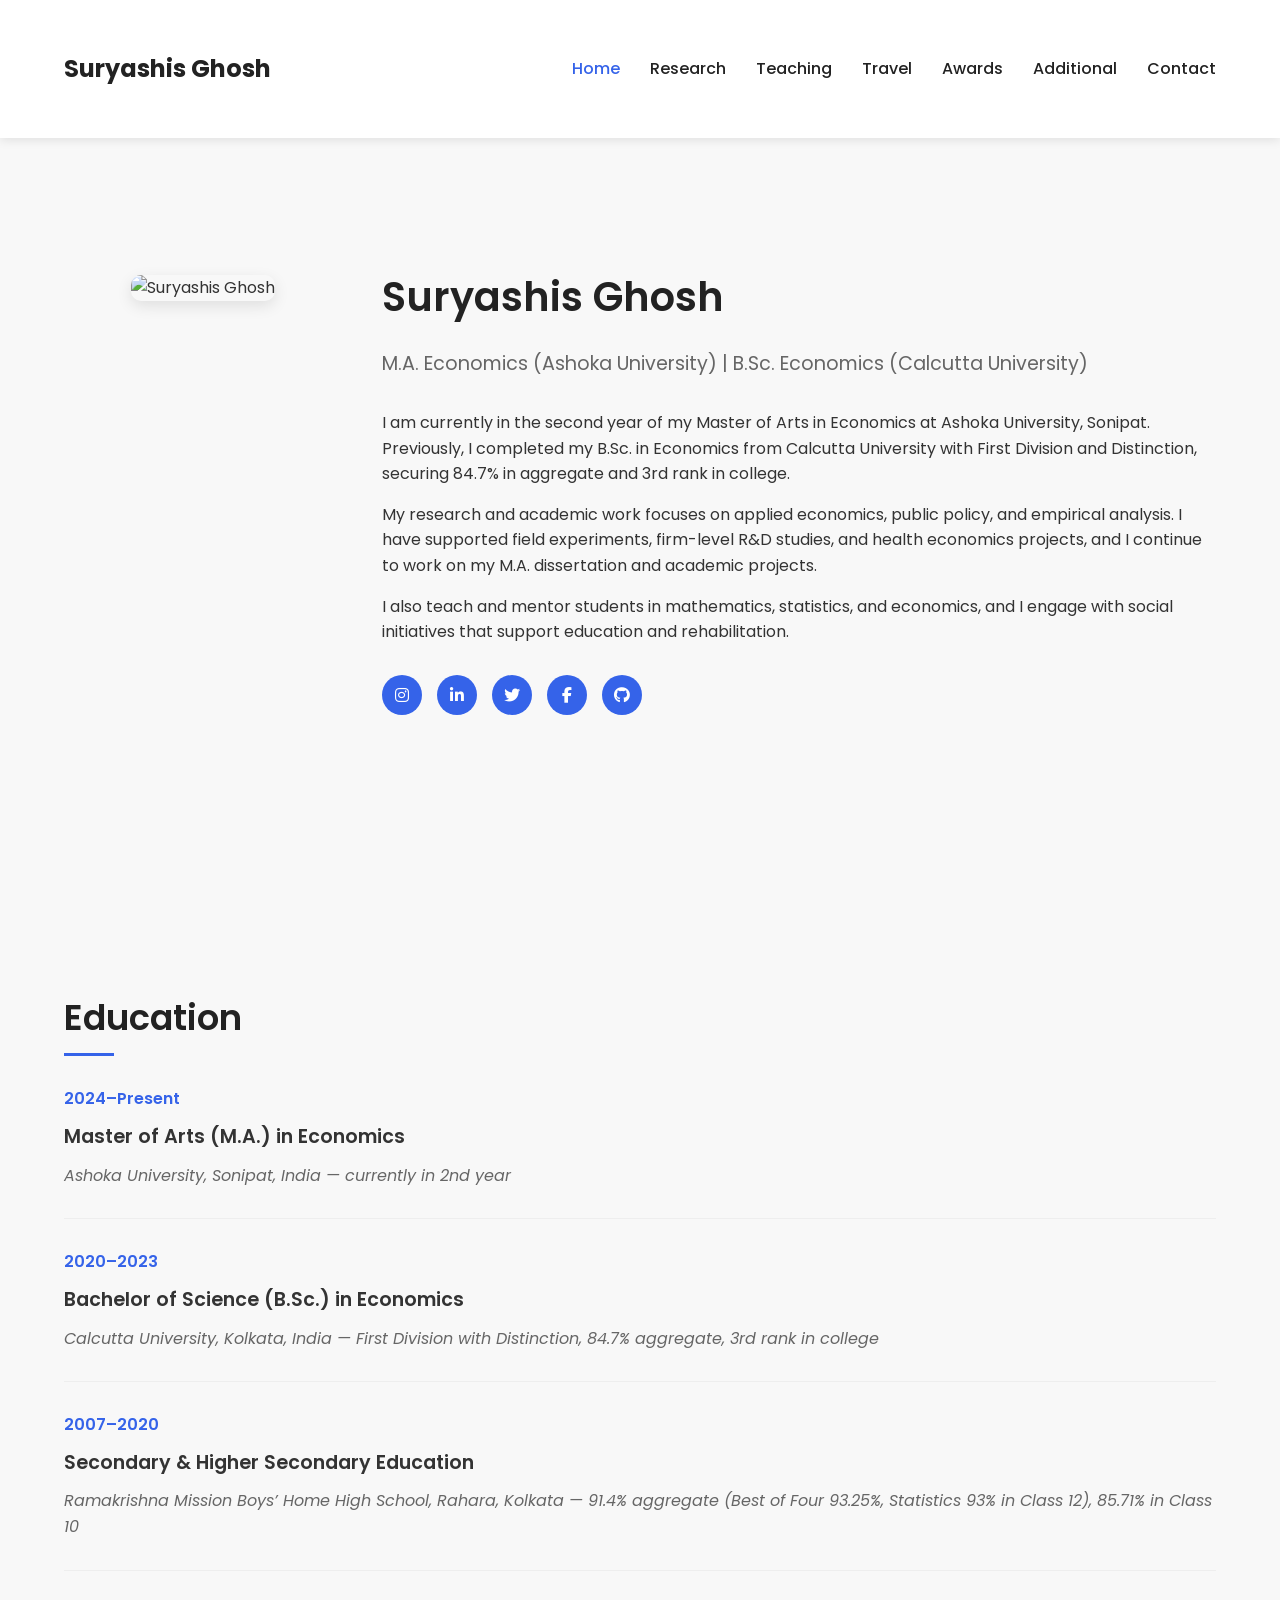
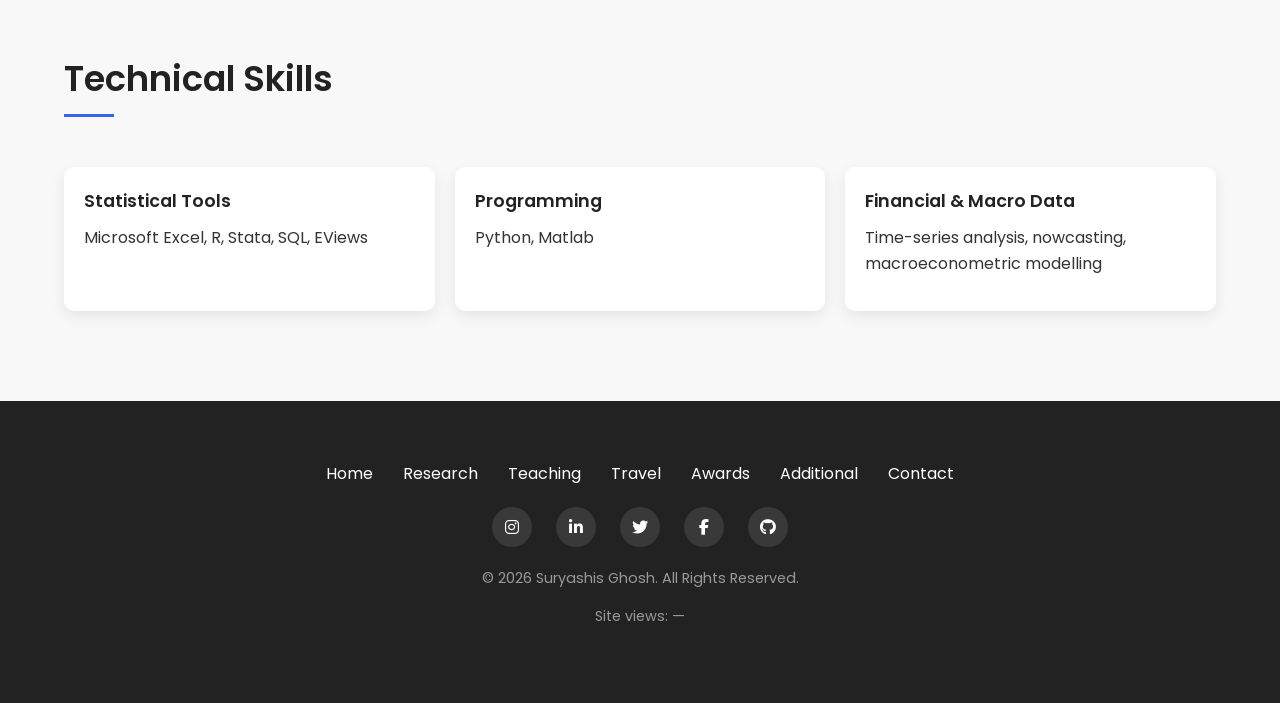
==== src/index.html @ 5478cab2 "Update site content from CV Agent-Logs-Url: https://github.com/gsuryashis/gsuryashis.github.io/sessi" ====
<!DOCTYPE html>
<html lang="en">
<head>
  <meta charset="UTF-8">
  <meta name="viewport" content="width=device-width, initial-scale=1.0">
  <title>Suryashis Ghosh - Personal Website</title>
  <meta name="description" content="Curriculum vitae and academic profile of Suryashis Ghosh">
  <meta name="author" content="Suryashis Ghosh">

  <meta property="og:type" content="website">
  <meta property="og:url" content="https://gsuryashis.github.io/">
  <meta property="og:title" content="Suryashis Ghosh - Economics Researcher">
  <meta property="og:description" content="Academic profile, research, awards, and travel">
  <meta property="og:image" content="https://gsuryashis.github.io/src/homepage pic.jpg">

  <meta property="twitter:card" content="summary_large_image">
  <meta property="twitter:url" content="https://gsuryashis.github.io/">
  <meta property="twitter:title" content="Suryashis Ghosh - Economics Researcher">
  <meta property="twitter:description" content="Academic profile, research, awards, and travel">
  <meta property="twitter:image" content="https://gsuryashis.github.io/src/homepage pic.jpg">

  <link rel="stylesheet" href="style.css">
  <link href="https://fonts.googleapis.com/css2?family=Poppins:wght@300;400;500;600;700&display=swap" rel="stylesheet">
  <link rel="stylesheet" href="https://cdnjs.cloudflare.com/ajax/libs/font-awesome/6.4.0/css/all.min.css">
</head>
<body>
  <header>
    <div class="container">
      <nav class="navbar">
        <a href="index.html" class="logo">Suryashis Ghosh</a>
        <div class="menu-toggle">
          <i class="fas fa-bars"></i>
        </div>
        <ul class="nav-links">
          <li><a href="index.html" class="active">Home</a></li>
          <li><a href="research.html">Research</a></li>
          <li><a href="teaching.html">Teaching</a></li>
          <li><a href="travel.html">Travel</a></li>
          <li><a href="awards.html">Awards</a></li>
          <li><a href="random.html">Additional</a></li>
          <li><a href="contact.html">Contact</a></li>
        </ul>
      </nav>
    </div>
  </header>

  <section class="hero">
    <div class="container">
      <div class="hero-flex">
        <div class="hero-image profile-pic">
          <img src="homepage pic.jpg" alt="Suryashis Ghosh">
        </div>
        <div class="hero-content">
          <h1 class="hero-title">Suryashis Ghosh</h1>
          <p class="hero-subtitle">M.A. Economics (Ashoka University) | B.Sc. Economics (Calcutta University)</p>
          <p>I am currently in the second year of my Master of Arts in Economics at Ashoka University, Sonipat. Previously, I completed my B.Sc. in Economics from Calcutta University with First Division and Distinction, securing 84.7% in aggregate and 3rd rank in college.</p>
          <p>My research and academic work focuses on applied economics, public policy, and empirical analysis. I have supported field experiments, firm-level R&amp;D studies, and health economics projects, and I continue to work on my M.A. dissertation and academic projects.</p>
          <p>I also teach and mentor students in mathematics, statistics, and economics, and I engage with social initiatives that support education and rehabilitation.</p>
          <div class="social-links">
            <a href="https://www.instagram.com/suryashis__?igsh=MTIybG44cTZhZmIxaA==" target="_blank" rel="noopener"><i class="fab fa-instagram"></i></a>
            <a href="https://www.linkedin.com/in/suryashis-ghosh-774971322" target="_blank" rel="noopener"><i class="fab fa-linkedin-in"></i></a>
            <a href="https://x.com/suryashis33_" target="_blank" rel="noopener"><i class="fab fa-twitter"></i></a>
            <a href="https://www.facebook.com/share/18gVWW1637/" target="_blank" rel="noopener"><i class="fab fa-facebook-f"></i></a>
            <a href="https://github.com/gsuryashis" target="_blank" rel="noopener"><i class="fab fa-github"></i></a>
          </div>
        </div>
      </div>
    </div>
  </section>

  <section class="cv-section">
    <div class="container">
      <h2 class="section-title">Education</h2>
      <div class="education-item">
        <div class="education-year">2024–Present</div>
        <div class="education-degree">Master of Arts (M.A.) in Economics</div>
        <div class="education-school">Ashoka University, Sonipat, India — currently in 2nd year</div>
      </div>
      <div class="education-item">
        <div class="education-year">2020–2023</div>
        <div class="education-degree">Bachelor of Science (B.Sc.) in Economics</div>
        <div class="education-school">Calcutta University, Kolkata, India — First Division with Distinction, 84.7% aggregate, 3rd rank in college</div>
      </div>
      <div class="education-item">
        <div class="education-year">2007–2020</div>
        <div class="education-degree">Secondary &amp; Higher Secondary Education</div>
        <div class="education-school">Ramakrishna Mission Boys’ Home High School, Rahara, Kolkata — 91.4% aggregate (Best of Four 93.25%, Statistics 93% in Class 12), 85.71% in Class 10</div>
      </div>

      <h2 class="section-title" style="margin-top: 50px;">Technical Skills</h2>
      <div class="skills-grid">
        <div class="skills-card">
          <h3>Statistical Tools</h3>
          <p>Microsoft Excel, R, Stata, SQL, EViews</p>
        </div>
        <div class="skills-card">
          <h3>Programming</h3>
          <p>Python, Matlab</p>
        </div>
        <div class="skills-card">
          <h3>Financial &amp; Macro Data</h3>
          <p>Time-series analysis, nowcasting, macroeconometric modelling</p>
        </div>
      </div>
    </div>
  </section>

  <footer>
    <div class="container">
      <div class="footer-links">
        <a href="index.html">Home</a>
        <a href="research.html">Research</a>
        <a href="teaching.html">Teaching</a>
        <a href="travel.html">Travel</a>
        <a href="awards.html">Awards</a>
        <a href="random.html">Additional</a>
        <a href="contact.html">Contact</a>
      </div>
      <div class="footer-social">
        <a href="https://www.instagram.com/suryashis__?igsh=MTIybG44cTZhZmIxaA==" target="_blank" rel="noopener"><i class="fab fa-instagram"></i></a>
        <a href="https://www.linkedin.com/in/suryashis-ghosh-774971322" target="_blank" rel="noopener"><i class="fab fa-linkedin-in"></i></a>
        <a href="https://x.com/suryashis33_" target="_blank" rel="noopener"><i class="fab fa-twitter"></i></a>
        <a href="https://www.facebook.com/share/18gVWW1637/" target="_blank" rel="noopener"><i class="fab fa-facebook-f"></i></a>
        <a href="https://github.com/gsuryashis" target="_blank" rel="noopener"><i class="fab fa-github"></i></a>
      </div>
      <p class="footer-text">&copy; 2026 Suryashis Ghosh. All Rights Reserved.</p>
      <p class="footer-views">Site views: <span data-view-count>Loading…</span></p>
    </div>
  </footer>

  <script src="script.js"></script>
</body>
</html>
---- src/style.css ----
/* Global Styles */
* {
  margin: 0;
  padding: 0;
  box-sizing: border-box;
  font-family: 'Poppins', sans-serif;
}

body {
  line-height: 1.6;
  color: #333;
  background-color: #f8f8f8;
}

.container {
  width: 90%;
  max-width: 1200px;
  margin: 0 auto;
  padding: 30px 0;
}

h1, h2, h3, h4, h5, h6 {
  margin-bottom: 20px;
  color: #222;
  font-weight: 600;
}

a {
  text-decoration: none;
  color: #3563E9;
  transition: color 0.3s ease;
}

a:hover {
  color: #1d4ed8;
}

p {
  margin-bottom: 15px;
}

.section-title {
  font-size: 2.2rem;
  margin-bottom: 40px;
  position: relative;
  display: inline-block;
}

.section-title::after {
  content: '';
  position: absolute;
  bottom: -10px;
  left: 0;
  width: 50px;
  height: 3px;
  background-color: #3563E9;
}

.btn {
  display: inline-block;
  padding: 12px 30px;
  background-color: #3563E9;
  color: white;
  border-radius: 5px;
  font-weight: 500;
  transition: background-color 0.3s ease;
}

.btn:hover {
  background-color: #1d4ed8;
  color: white;
}

/* Header Styles */
header {
  background-color: white;
  box-shadow: 0 2px 10px rgba(0, 0, 0, 0.1);
  position: fixed;
  width: 100%;
  top: 0;
  z-index: 1000;
}

.navbar {
  display: flex;
  justify-content: space-between;
  align-items: center;
  padding: 20px 0;
}

.logo {
  font-size: 1.5rem;
  font-weight: 700;
  color: #222;
}

.nav-links {
  display: flex;
  list-style: none;
}

.nav-links li {
  margin-left: 30px;
}

.nav-links a {
  color: #222;
  font-weight: 500;
}

.nav-links a:hover,
.nav-links a.active {
  color: #3563E9;
}

.menu-toggle {
  display: none;
  cursor: pointer;
  font-size: 1.5rem;
}

/* Hero Section */
.hero {
  display: flex;
  align-items: center;
  min-height: 100vh;
  padding-top: 80px;
}

.hero-flex {
  display: flex;
  align-items: flex-start;
  gap: 40px;
}

.hero-content {
  flex: 3;
}

.hero-content.full-width {
  padding-right: 0;
  max-width: 100%;
}

.hero-image {
  flex: 1;
  text-align: center;
}

.profile-pic {
  margin-top: 10px;
}

.hero-image img {
  max-width: 100%;
  border-radius: 10px;
  box-shadow: 0 5px 15px rgba(0, 0, 0, 0.1);
  transition: transform 0.3s ease;
  height: auto;
  max-height: 250px; 
  width: auto;
  object-fit: cover;
}

.hero-image img:hover {
  transform: scale(1.02);
}

.hero-title {
  font-size: 2.5rem;
  margin-bottom: 20px;
  color: #222;
}

.hero-subtitle {
  font-size: 1.2rem;
  color: #666;
  margin-bottom: 30px;
}

.social-links {
  display: flex;
  margin-top: 30px;
}

.social-links a {
  display: flex;
  align-items: center;
  justify-content: center;
  width: 40px;
  height: 40px;
  background-color: #3563E9;
  color: white;
  border-radius: 50%;
  margin-right: 15px;
  transition: all 0.3s ease;
}

.social-links a:hover {
  transform: translateY(-5px);
  background-color: #1d4ed8;
}

/* Education Section */
.education-item {
  margin-bottom: 30px;
  padding-bottom: 30px;
  border-bottom: 1px solid #eee;
}

.education-year {
  font-weight: 600;
  color: #3563E9;
  margin-bottom: 10px;
}

.education-degree {
  font-size: 1.2rem;
  font-weight: 600;
  margin-bottom: 10px;
}

.education-school {
  font-style: italic;
  color: #666;
}

/* CV Highlights */
.cv-section {
  padding: 60px 0;
}

.skills-grid {
  display: grid;
  grid-template-columns: repeat(auto-fit, minmax(220px, 1fr));
  gap: 20px;
  margin-top: 20px;
}

.skills-card {
  background-color: white;
  padding: 20px;
  border-radius: 10px;
  box-shadow: 0 5px 15px rgba(0, 0, 0, 0.08);
}

.skills-card h3 {
  margin-bottom: 10px;
  font-size: 1.1rem;
}

.info-list {
  list-style: disc;
  padding-left: 20px;
}

/* Research Projects */
.project-item {
  margin-bottom: 40px;
  padding-bottom: 40px;
  border-bottom: 1px solid #eee;
}

.project-title {
  font-size: 1.4rem;
  margin-bottom: 15px;
}

.project-meta {
  display: flex;
  margin-bottom: 15px;
  font-size: 0.9rem;
  color: #666;
}

.project-time, .project-supervisor {
  margin-right: 20px;
}

.project-description {
  line-height: 1.7;
}

/* Awards Section */
.awards-item {
  margin-bottom: 25px;
  padding-bottom: 25px;
  border-bottom: 1px solid #eee;
}

.awards-date {
  font-weight: 600;
  color: #3563E9;
  margin-bottom: 10px;
}

/* Teaching Section */
.teaching-section {
  background-color: #f5f7ff;
  padding: 60px 0;
}

.teaching-content {
  display: flex;
  flex-wrap: wrap;
  justify-content: space-between;
}

.teaching-area {
  flex: 0 0 48%;
  margin-bottom: 30px;
}

.teaching-area h3 {
  margin-bottom: 15px;
  font-size: 1.3rem;
}

.teaching-area ul {
  padding-left: 20px;
}

.teaching-area li {
  margin-bottom: 8px;
}

/* Travel Section */
.travel-grid {
  display: grid;
  grid-template-columns: repeat(auto-fill, minmax(300px, 1fr));
  gap: 30px;
  margin-top: 40px;
}

.travel-card {
  background-color: white;
  border-radius: 10px;
  overflow: hidden;
  box-shadow: 0 5px 15px rgba(0, 0, 0, 0.1);
  transition: transform 0.3s ease;
}

.travel-card:hover {
  transform: translateY(-10px);
}

.travel-image {
  height: 220px;
  overflow: hidden;
}

.travel-image img {
  width: 100%;
  height: 100%;
  object-fit: cover;
  object-position: center;
  transition: transform 0.5s ease;
}

.travel-card:hover .travel-image img {
  transform: scale(1.1);
}

.travel-content {
  padding: 20px;
}

.travel-title {
  font-size: 1.3rem;
  margin-bottom: 15px;
}

.travel-excerpt {
  margin-bottom: 20px;
  color: #666;
}

/* Travel Details Page */
.travel-header {
  height: 340px;
  position: relative;
}

.travel-header img {
  width: 100%;
  height: 100%;
  object-fit: cover;
  object-position: center;
}

.travel-header-content {
  position: absolute;
  bottom: 0;
  left: 0;
  width: 100%;
  padding: 40px;
  background: linear-gradient(to top, rgba(0,0,0,0.8), transparent);
  color: white;
}

.travel-detail {
  padding: 60px 0;
}

.travel-detail p {
  margin-bottom: 20px;
  line-height: 1.8;
}

/* Contact Section */
.contact-section {
  background-color: #f5f7ff;
  padding: 60px 0;
}

.contact-container {
  display: flex;
  flex-wrap: wrap;
  justify-content: space-between;
}

.contact-info {
  flex: 0 0 48%;
}

.contact-form {
  flex: 0 0 48%;
}

.contact-item {
  display: flex;
  align-items: flex-start;
  margin-bottom: 25px;
}

.contact-icon {
  width: 50px;
  height: 50px;
  background-color: #3563E9;
  border-radius: 50%;
  display: flex;
  align-items: center;
  justify-content: center;
  color: white;
  margin-right: 15px;
  flex-shrink: 0;
}

.contact-content h3 {
  margin-bottom: 5px;
  font-size: 1.2rem;
}

.contact-content p, .contact-content a {
  color: #666;
}

.form-group {
  margin-bottom: 20px;
}

.form-control {
  width: 100%;
  padding: 12px 15px;
  border: 1px solid #ddd;
  border-radius: 5px;
  font-size: 1rem;
}

textarea.form-control {
  height: 150px;
  resize: none;
}

/* Footer */
footer {
  background-color: #222;
  color: white;
  padding: 30px 0;
  text-align: center;
}

.footer-links {
  display: flex;
  justify-content: center;
  margin-bottom: 20px;
}

.footer-links a {
  margin: 0 15px;
  color: white;
}

.footer-links a:hover {
  color: #3563E9;
}

.footer-social {
  margin-bottom: 20px;
}

.footer-social a {
  display: inline-flex;
  align-items: center;
  justify-content: center;
  width: 40px;
  height: 40px;
  background-color: rgba(255, 255, 255, 0.1);
  color: white;
  border-radius: 50%;
  margin: 0 10px;
  transition: all 0.3s ease;
}

.footer-social a:hover {
  background-color: #3563E9;
  transform: translateY(-5px);
}

.footer-text {
  font-size: 0.9rem;
  color: #999;
}

.footer-views {
  font-size: 0.9rem;
  color: #999;
  margin-top: 5px;
}

/* Responsive Styles */
@media (max-width: 992px) {
  .hero-flex {
    flex-direction: column;
    align-items: center;
    text-align: center;
  }
  
  .hero-content {
    padding-right: 0;
  }
  
  .hero-image {
    margin-bottom: 30px;
    max-width: 250px;
    margin-left: auto;
    margin-right: auto;
  }
  
  .social-links {
    justify-content: center;
  }
  
  .contact-info, .contact-form {
    flex: 0 0 100%;
  }
  
  .contact-info {
    margin-bottom: 40px;
  }
}

@media (max-width: 768px) {
  .menu-toggle {
    display: block;
  }
  
  .nav-links {
    position: fixed;
    top: 80px;
    left: -100%;
    width: 100%;
    height: calc(100vh - 80px);
    background-color: white;
    flex-direction: column;
    align-items: center;
    padding-top: 30px;
    transition: all 0.4s ease;
  }
  
  .nav-links.active {
    left: 0;
  }
  
  .nav-links li {
    margin: 15px 0;
  }
  
  .teaching-area {
    flex: 0 0 100%;
  }
}

@media (max-width: 576px) {
  .section-title {
    font-size: 1.8rem;
  }
  
  .hero-title {
    font-size: 2.2rem;
  }
}
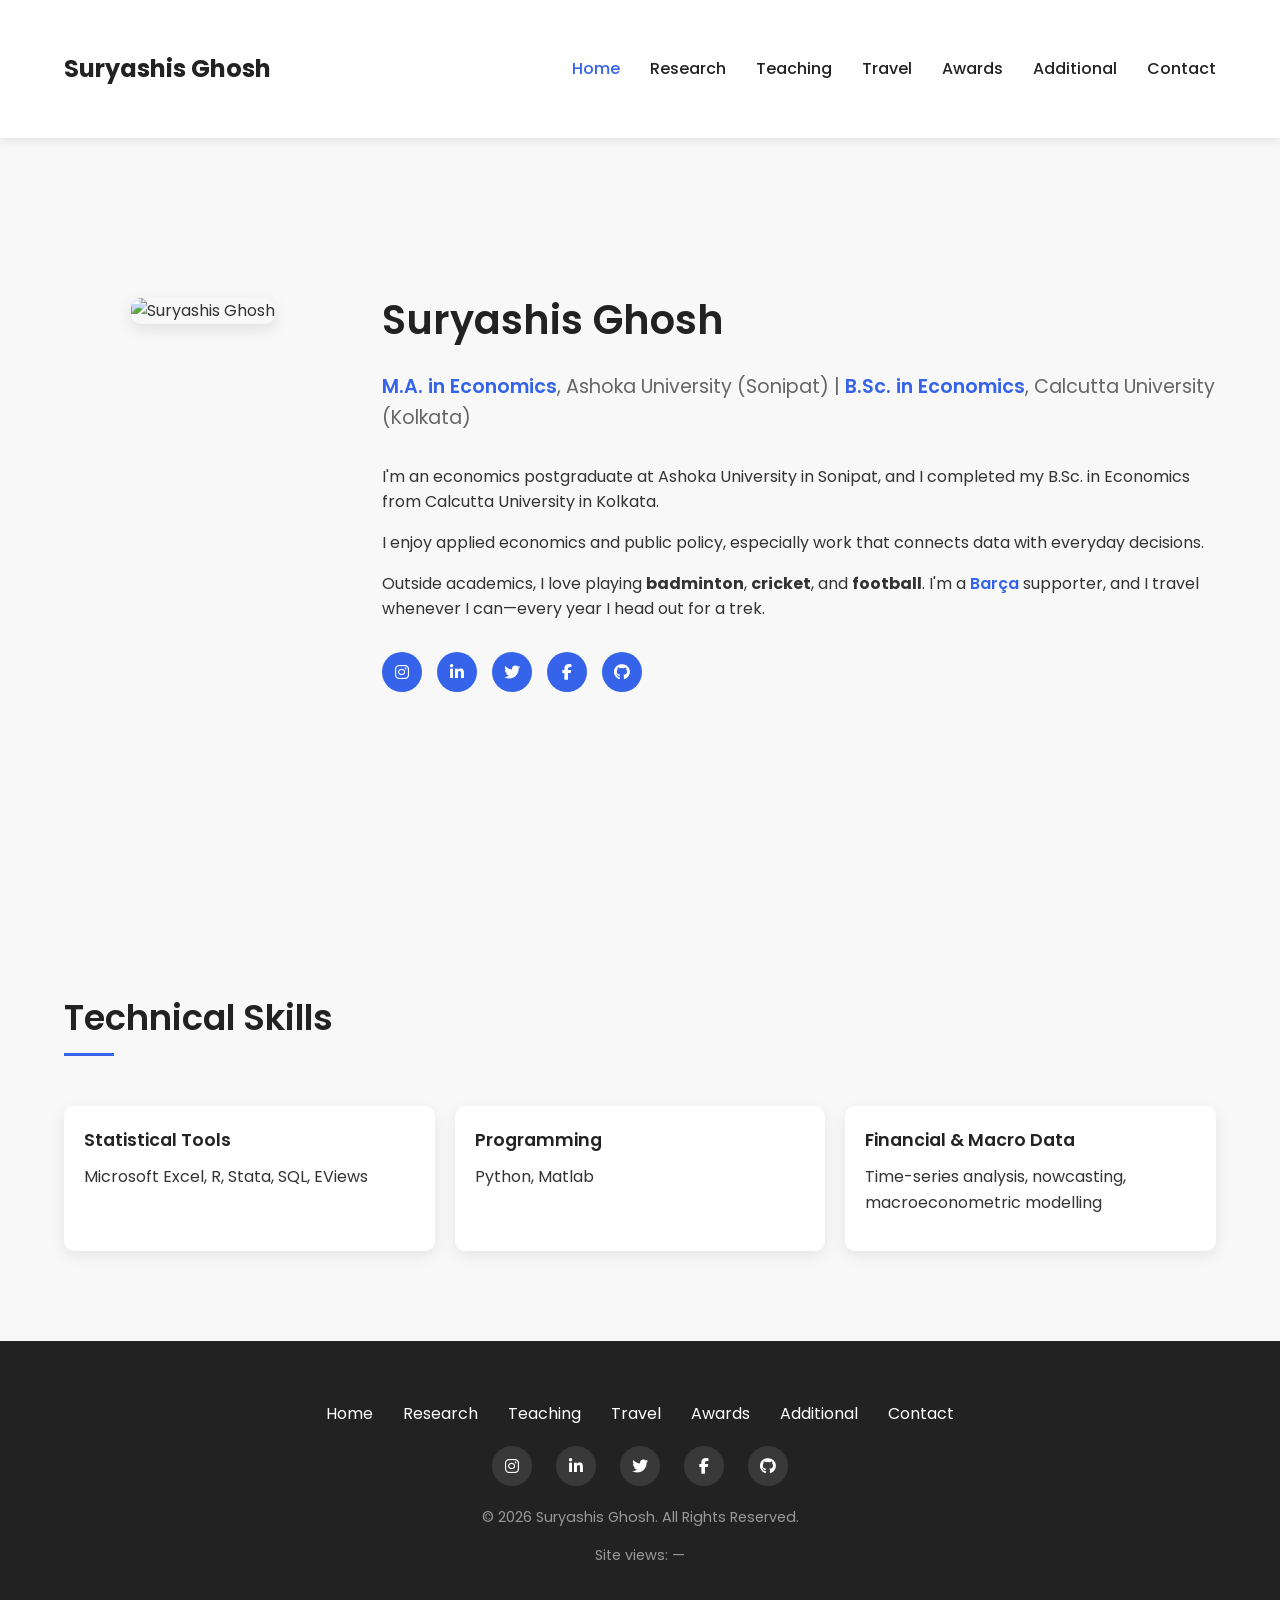
==== commit 4c4c5ef2: "Update homepage copy and remove education section Agent-Logs-Url: https://github.com/gsuryashis/gsur" ====
--- a/src/index.html
+++ b/src/index.html
@@ -52,10 +52,10 @@
         </div>
         <div class="hero-content">
           <h1 class="hero-title">Suryashis Ghosh</h1>
-          <p class="hero-subtitle">M.A. Economics (Ashoka University) | B.Sc. Economics (Calcutta University)</p>
-          <p>I am currently in the second year of my Master of Arts in Economics at Ashoka University, Sonipat. Previously, I completed my B.Sc. in Economics from Calcutta University with First Division and Distinction, securing 84.7% in aggregate and 3rd rank in college.</p>
-          <p>My research and academic work focuses on applied economics, public policy, and empirical analysis. I have supported field experiments, firm-level R&amp;D studies, and health economics projects, and I continue to work on my M.A. dissertation and academic projects.</p>
-          <p>I also teach and mentor students in mathematics, statistics, and economics, and I engage with social initiatives that support education and rehabilitation.</p>
+          <p class="hero-subtitle"><strong class="accent-text">M.A. in Economics</strong>, Ashoka University (Sonipat) | <strong class="accent-text">B.Sc. in Economics</strong>, Calcutta University (Kolkata)</p>
+          <p>I'm an economics postgraduate at Ashoka University in Sonipat, and I completed my B.Sc. in Economics from Calcutta University in Kolkata.</p>
+          <p>I enjoy applied economics and public policy, especially work that connects data with everyday decisions.</p>
+          <p>Outside academics, I love playing <strong>badminton</strong>, <strong>cricket</strong>, and <strong>football</strong>. I'm a <span class="accent-text">Barça</span> supporter, and I travel whenever I can—every year I head out for a trek.</p>
           <div class="social-links">
             <a href="https://www.instagram.com/suryashis__?igsh=MTIybG44cTZhZmIxaA==" target="_blank" rel="noopener"><i class="fab fa-instagram"></i></a>
             <a href="https://www.linkedin.com/in/suryashis-ghosh-774971322" target="_blank" rel="noopener"><i class="fab fa-linkedin-in"></i></a>
@@ -70,24 +70,7 @@
 
   <section class="cv-section">
     <div class="container">
-      <h2 class="section-title">Education</h2>
-      <div class="education-item">
-        <div class="education-year">2024–Present</div>
-        <div class="education-degree">Master of Arts (M.A.) in Economics</div>
-        <div class="education-school">Ashoka University, Sonipat, India — currently in 2nd year</div>
-      </div>
-      <div class="education-item">
-        <div class="education-year">2020–2023</div>
-        <div class="education-degree">Bachelor of Science (B.Sc.) in Economics</div>
-        <div class="education-school">Calcutta University, Kolkata, India — First Division with Distinction, 84.7% aggregate, 3rd rank in college</div>
-      </div>
-      <div class="education-item">
-        <div class="education-year">2007–2020</div>
-        <div class="education-degree">Secondary &amp; Higher Secondary Education</div>
-        <div class="education-school">Ramakrishna Mission Boys’ Home High School, Rahara, Kolkata — 91.4% aggregate (Best of Four 93.25%, Statistics 93% in Class 12), 85.71% in Class 10</div>
-      </div>
-
-      <h2 class="section-title" style="margin-top: 50px;">Technical Skills</h2>
+      <h2 class="section-title">Technical Skills</h2>
       <div class="skills-grid">
         <div class="skills-card">
           <h3>Statistical Tools</h3>
--- a/src/style.css
+++ b/src/style.css
@@ -38,6 +38,11 @@
 
 p {
   margin-bottom: 15px;
+}
+
+.accent-text {
+  color: #3563E9;
+  font-weight: 600;
 }
 
 .section-title {
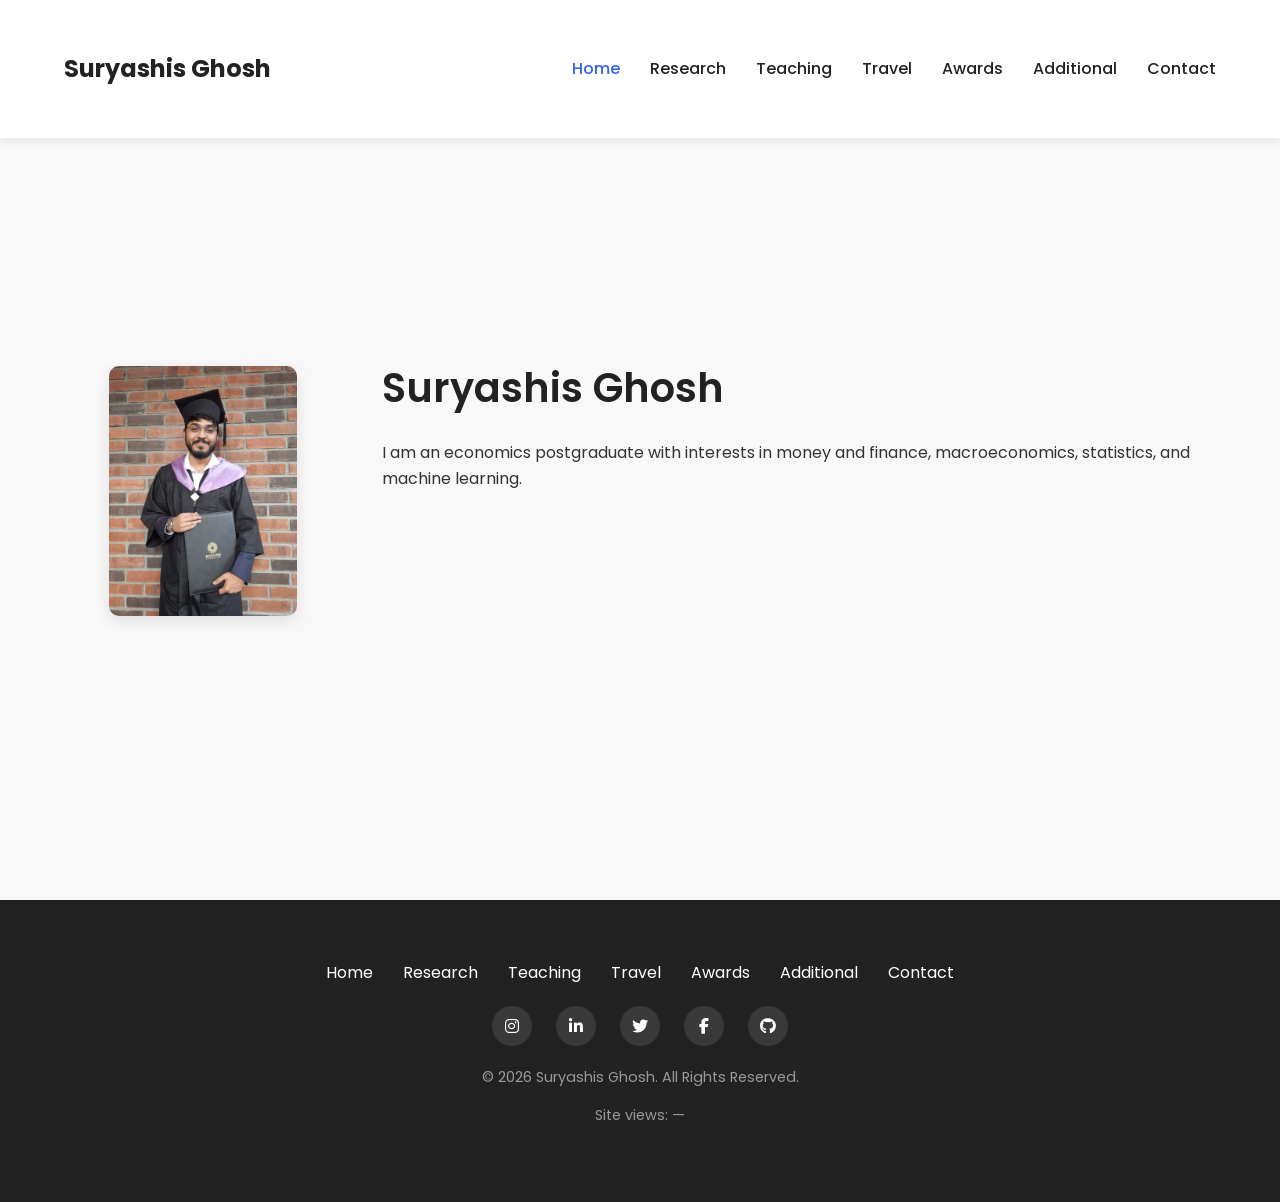
==== commit 72455fc8: "Update intro content and profile image refs Agent-Logs-Url: https://github.com/gsuryashis/gsuryashis" ====
--- a/src/index.html
+++ b/src/index.html
@@ -11,13 +11,13 @@
   <meta property="og:url" content="https://gsuryashis.github.io/">
   <meta property="og:title" content="Suryashis Ghosh - Economics Researcher">
   <meta property="og:description" content="Academic profile, research, awards, and travel">
-  <meta property="og:image" content="https://gsuryashis.github.io/src/homepage pic.jpg">
+  <meta property="og:image" content="https://gsuryashis.github.io/src/Homepage pic.jpg">
 
   <meta property="twitter:card" content="summary_large_image">
   <meta property="twitter:url" content="https://gsuryashis.github.io/">
   <meta property="twitter:title" content="Suryashis Ghosh - Economics Researcher">
   <meta property="twitter:description" content="Academic profile, research, awards, and travel">
-  <meta property="twitter:image" content="https://gsuryashis.github.io/src/homepage pic.jpg">
+  <meta property="twitter:image" content="https://gsuryashis.github.io/src/Homepage pic.jpg">
 
   <link rel="stylesheet" href="style.css">
   <link href="https://fonts.googleapis.com/css2?family=Poppins:wght@300;400;500;600;700&display=swap" rel="stylesheet">
@@ -48,41 +48,11 @@
     <div class="container">
       <div class="hero-flex">
         <div class="hero-image profile-pic">
-          <img src="homepage pic.jpg" alt="Suryashis Ghosh">
+          <img src="Homepage pic.jpg" alt="Suryashis Ghosh">
         </div>
         <div class="hero-content">
           <h1 class="hero-title">Suryashis Ghosh</h1>
-          <p class="hero-subtitle"><strong class="accent-text">M.A. in Economics</strong>, Ashoka University (Sonipat) | <strong class="accent-text">B.Sc. in Economics</strong>, Calcutta University (Kolkata)</p>
-          <p>I'm an economics postgraduate at Ashoka University in Sonipat, and I completed my B.Sc. in Economics from Calcutta University in Kolkata.</p>
-          <p>I enjoy applied economics and public policy, especially work that connects data with everyday decisions.</p>
-          <p>Outside academics, I love playing <strong>badminton</strong>, <strong>cricket</strong>, and <strong>football</strong>. I'm a <span class="accent-text">Barça</span> supporter, and I travel whenever I can—every year I head out for a trek.</p>
-          <div class="social-links">
-            <a href="https://www.instagram.com/suryashis__?igsh=MTIybG44cTZhZmIxaA==" target="_blank" rel="noopener"><i class="fab fa-instagram"></i></a>
-            <a href="https://www.linkedin.com/in/suryashis-ghosh-774971322" target="_blank" rel="noopener"><i class="fab fa-linkedin-in"></i></a>
-            <a href="https://x.com/suryashis33_" target="_blank" rel="noopener"><i class="fab fa-twitter"></i></a>
-            <a href="https://www.facebook.com/share/18gVWW1637/" target="_blank" rel="noopener"><i class="fab fa-facebook-f"></i></a>
-            <a href="https://github.com/gsuryashis" target="_blank" rel="noopener"><i class="fab fa-github"></i></a>
-          </div>
-        </div>
-      </div>
-    </div>
-  </section>
-
-  <section class="cv-section">
-    <div class="container">
-      <h2 class="section-title">Technical Skills</h2>
-      <div class="skills-grid">
-        <div class="skills-card">
-          <h3>Statistical Tools</h3>
-          <p>Microsoft Excel, R, Stata, SQL, EViews</p>
-        </div>
-        <div class="skills-card">
-          <h3>Programming</h3>
-          <p>Python, Matlab</p>
-        </div>
-        <div class="skills-card">
-          <h3>Financial &amp; Macro Data</h3>
-          <p>Time-series analysis, nowcasting, macroeconometric modelling</p>
+          <p>I am an economics postgraduate with interests in money and finance, macroeconomics, statistics, and machine learning.</p>
         </div>
       </div>
     </div>
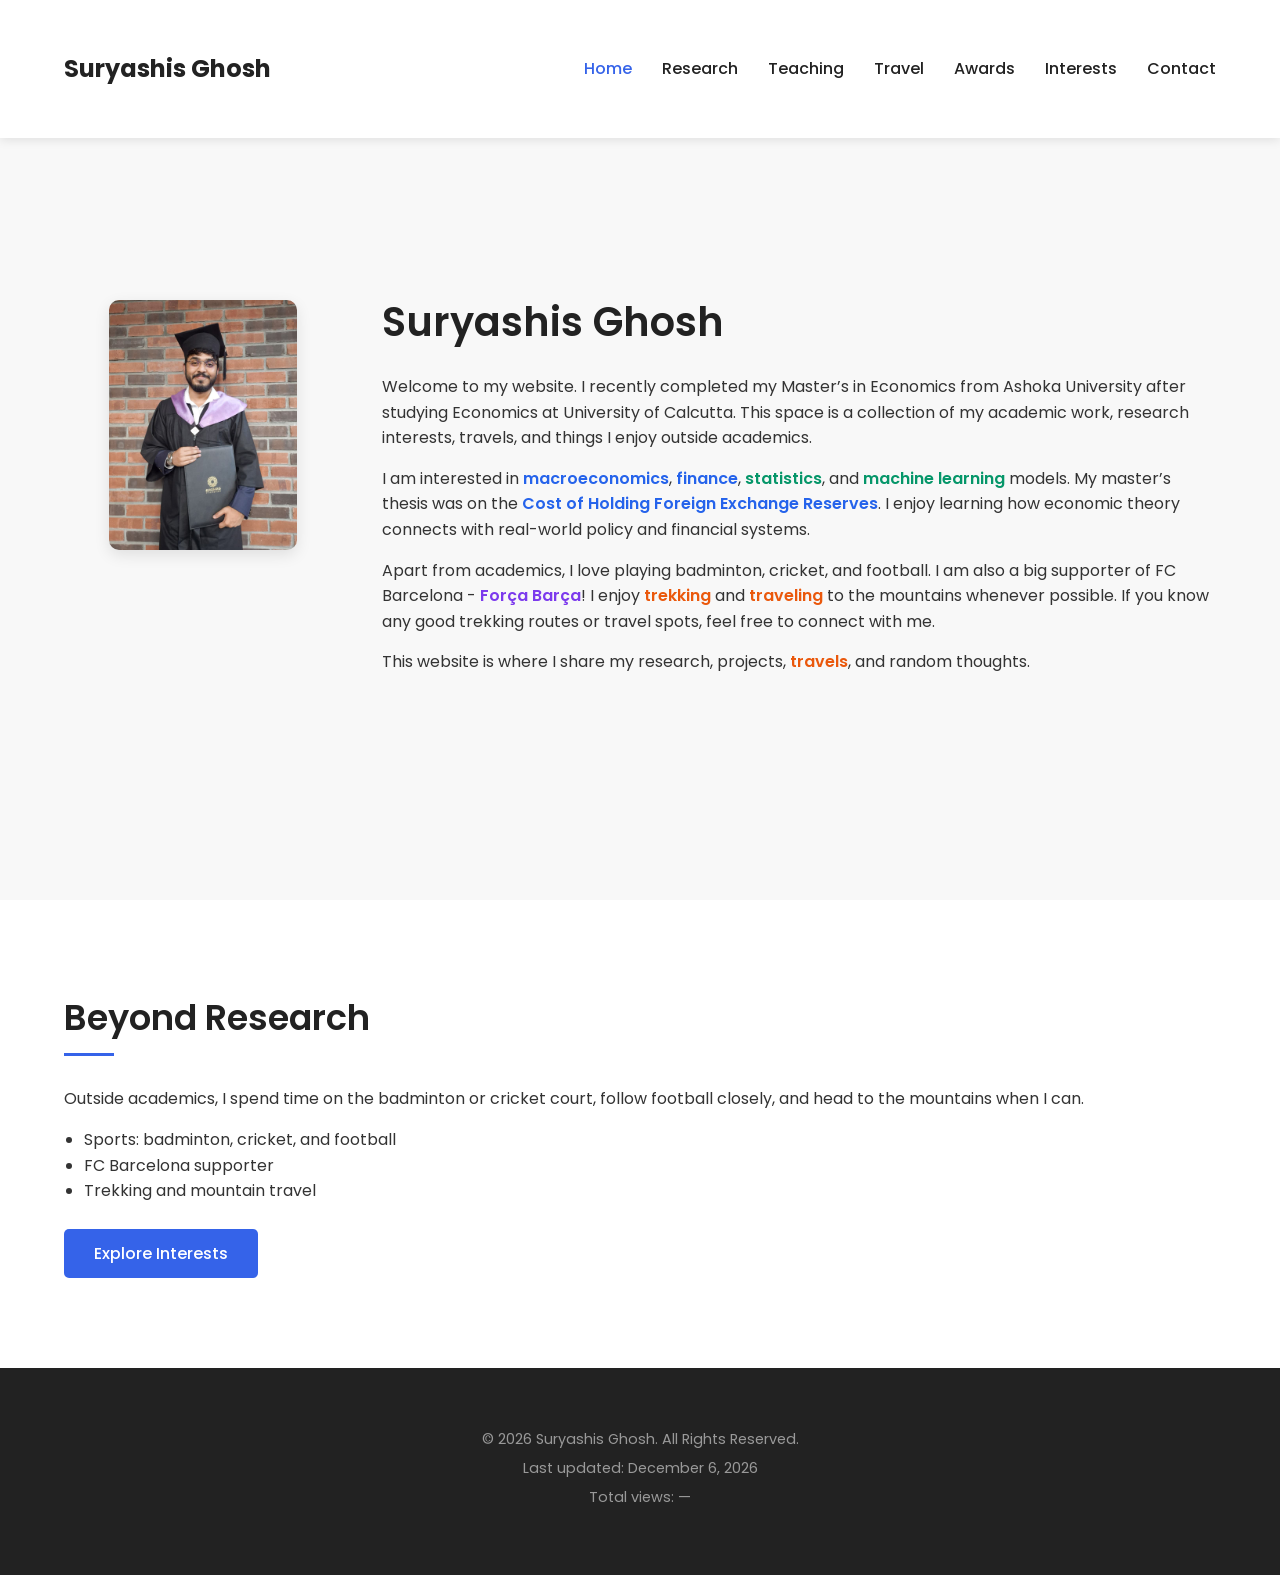
==== commit 562318e2: "Update homepage intro and footer layout Agent-Logs-Url: https://github.com/gsuryashis/gsuryashis.git" ====
--- a/src/index.html
+++ b/src/index.html
@@ -17,7 +17,7 @@
   <meta property="twitter:url" content="https://gsuryashis.github.io/">
   <meta property="twitter:title" content="Suryashis Ghosh - Economics Researcher">
   <meta property="twitter:description" content="Academic profile, research, awards, and travel">
-  <meta property="twitter:image" content="https://gsuryashis.github.io/src/Homepage pic.jpg">
+  <meta property="twitter:image" content="https://gsuryashis.github.io/src/Homepage pic.jpg"> 
 
   <link rel="stylesheet" href="style.css">
   <link href="https://fonts.googleapis.com/css2?family=Poppins:wght@300;400;500;600;700&display=swap" rel="stylesheet">
@@ -37,7 +37,7 @@
           <li><a href="teaching.html">Teaching</a></li>
           <li><a href="travel.html">Travel</a></li>
           <li><a href="awards.html">Awards</a></li>
-          <li><a href="random.html">Additional</a></li>
+          <li><a href="random.html">Interests</a></li>
           <li><a href="contact.html">Contact</a></li>
         </ul>
       </nav>
@@ -52,32 +52,35 @@
         </div>
         <div class="hero-content">
           <h1 class="hero-title">Suryashis Ghosh</h1>
-          <p>I am an economics postgraduate with interests in money and finance, macroeconomics, statistics, and machine learning.</p>
+          <div class="intro-text">
+            <p>Welcome to my website. I recently completed my Master’s in Economics from Ashoka University after studying Economics at University of Calcutta. This space is a collection of my academic work, research interests, travels, and things I enjoy outside academics.</p>
+            <p>I am interested in <span class="highlight-econ">macroeconomics</span>, <span class="highlight-econ">finance</span>, <span class="highlight-ml">statistics</span>, and <span class="highlight-ml">machine learning</span> models. My master’s thesis was on the <span class="highlight-econ">Cost of Holding Foreign Exchange Reserves</span>. I enjoy learning how economic theory connects with real-world policy and financial systems.</p>
+            <p>Apart from academics, I love playing badminton, cricket, and football. I am also a big supporter of FC Barcelona - <span class="highlight-barca">Força Barça</span>! I enjoy <span class="highlight-travel">trekking</span> and <span class="highlight-travel">traveling</span> to the mountains whenever possible. If you know any good trekking routes or travel spots, feel free to connect with me.</p>
+            <p>This website is where I share my research, projects, <span class="highlight-travel">travels</span>, and random thoughts.</p>
+          </div>
         </div>
       </div>
     </div>
   </section>
 
+  <section class="beyond-section">
+    <div class="container">
+      <h2 class="section-title">Beyond Research</h2>
+      <p>Outside academics, I spend time on the badminton or cricket court, follow football closely, and head to the mountains when I can.</p>
+      <ul class="info-list beyond-list">
+        <li>Sports: badminton, cricket, and football</li>
+        <li>FC Barcelona supporter</li>
+        <li>Trekking and mountain travel</li>
+      </ul>
+      <a class="btn" href="random.html">Explore Interests</a>
+    </div>
+  </section>
+
   <footer>
-    <div class="container">
-      <div class="footer-links">
-        <a href="index.html">Home</a>
-        <a href="research.html">Research</a>
-        <a href="teaching.html">Teaching</a>
-        <a href="travel.html">Travel</a>
-        <a href="awards.html">Awards</a>
-        <a href="random.html">Additional</a>
-        <a href="contact.html">Contact</a>
-      </div>
-      <div class="footer-social">
-        <a href="https://www.instagram.com/suryashis__?igsh=MTIybG44cTZhZmIxaA==" target="_blank" rel="noopener"><i class="fab fa-instagram"></i></a>
-        <a href="https://www.linkedin.com/in/suryashis-ghosh-774971322" target="_blank" rel="noopener"><i class="fab fa-linkedin-in"></i></a>
-        <a href="https://x.com/suryashis33_" target="_blank" rel="noopener"><i class="fab fa-twitter"></i></a>
-        <a href="https://www.facebook.com/share/18gVWW1637/" target="_blank" rel="noopener"><i class="fab fa-facebook-f"></i></a>
-        <a href="https://github.com/gsuryashis" target="_blank" rel="noopener"><i class="fab fa-github"></i></a>
-      </div>
+    <div class="container footer-simple">
       <p class="footer-text">&copy; 2026 Suryashis Ghosh. All Rights Reserved.</p>
-      <p class="footer-views">Site views: <span data-view-count>Loading…</span></p>
+      <p class="footer-text">Last updated: <span data-last-updated>Loading…</span></p>
+      <p class="footer-views">Total views: <span data-view-count>Loading…</span></p>
     </div>
   </footer>
 
--- a/src/style.css
+++ b/src/style.css
@@ -42,6 +42,26 @@
 
 .accent-text {
   color: #3563E9;
+  font-weight: 600;
+}
+
+.highlight-econ {
+  color: #2563EB;
+  font-weight: 600;
+}
+
+.highlight-ml {
+  color: #059669;
+  font-weight: 600;
+}
+
+.highlight-travel {
+  color: #EA580C;
+  font-weight: 600;
+}
+
+.highlight-barca {
+  color: #7C3AED;
   font-weight: 600;
 }
 
@@ -236,6 +256,15 @@
   padding: 60px 0;
 }
 
+.beyond-section {
+  padding: 60px 0;
+  background-color: white;
+}
+
+.beyond-list {
+  margin-bottom: 25px;
+}
+
 .skills-grid {
   display: grid;
   grid-template-columns: repeat(auto-fit, minmax(220px, 1fr));
@@ -532,6 +561,11 @@
   font-size: 0.9rem;
   color: #999;
   margin-top: 5px;
+}
+
+.footer-simple .footer-text,
+.footer-simple .footer-views {
+  margin-bottom: 6px;
 }
 
 /* Responsive Styles */
